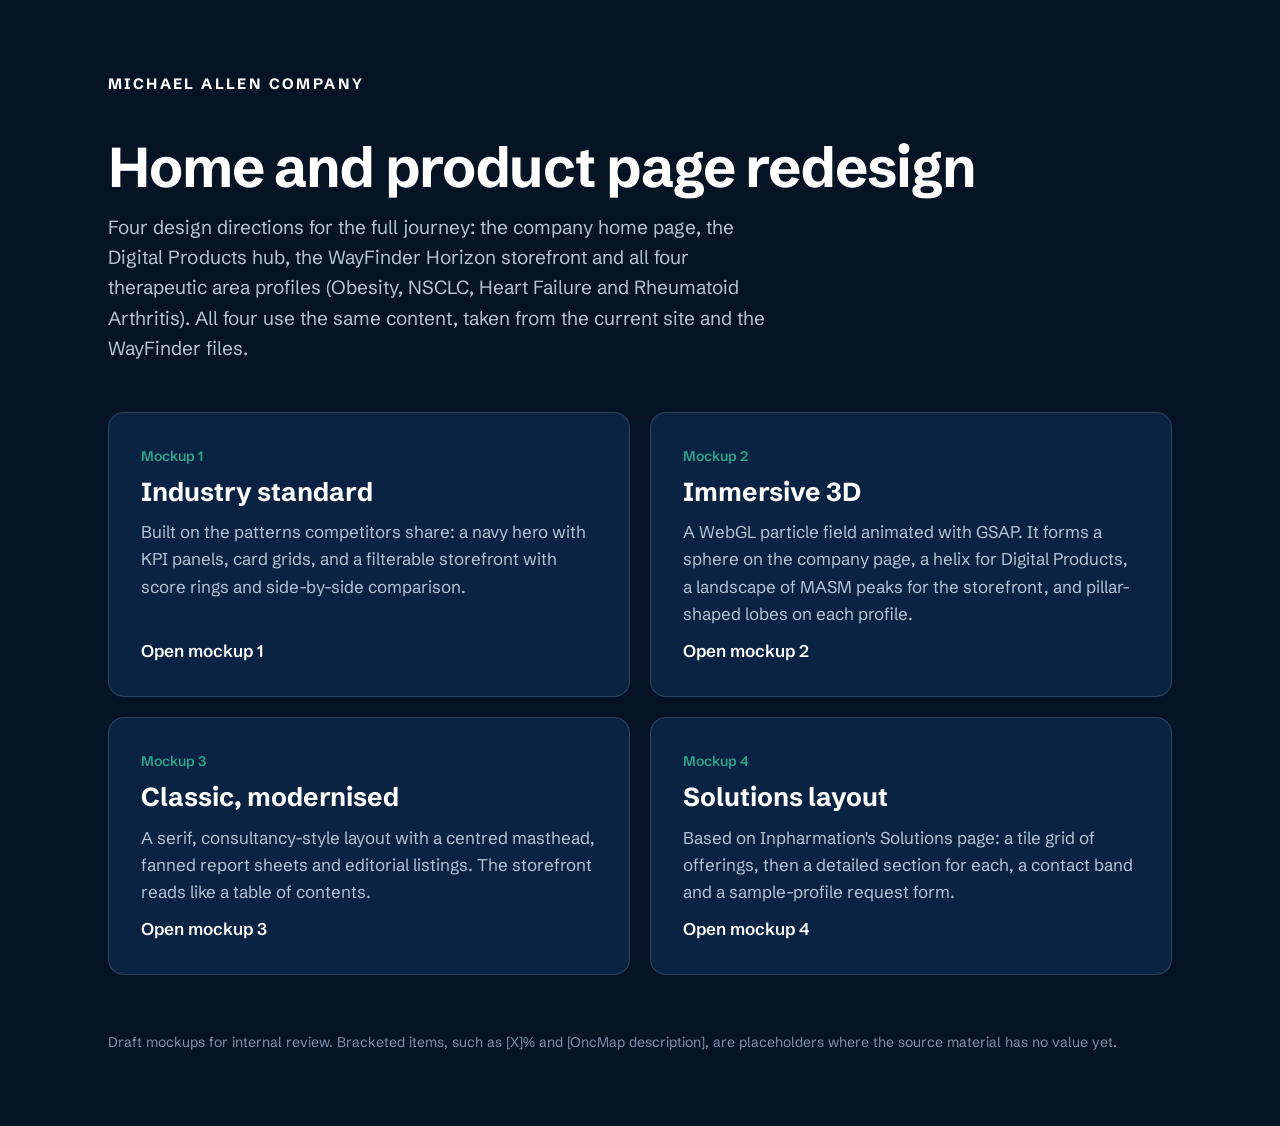
==== index.html @ b5580b90 "Add files via upload" ====
<!DOCTYPE html>
<html lang="en">
<head>
<meta charset="utf-8">
<meta name="viewport" content="width=device-width, initial-scale=1, viewport-fit=cover">
<title>Michael Allen Company | Redesign mockups</title>
<link rel="preconnect" href="https://fonts.googleapis.com"><link rel="preconnect" href="https://fonts.gstatic.com" crossorigin>
<link href="https://fonts.googleapis.com/css2?family=Schibsted+Grotesk:wght@400;500;600;700&display=swap" rel="stylesheet">
<style>
:root{--navy:#0A2342;--deep:#051324;--teal:#2CA58D;--orange:#EF8200;--soft:#B6C5D6;--line:rgba(182,197,214,.2)}
*{box-sizing:border-box}
body{margin:0;min-height:100vh;background:var(--deep);color:var(--soft);font:17px/1.6 'Schibsted Grotesk',system-ui,sans-serif;padding:env(safe-area-inset-top,0) 0 env(safe-area-inset-bottom,0)}
.wrap{max-width:1120px;margin:0 auto;padding:72px 28px}
.brand{font-weight:700;letter-spacing:.16em;color:#fff;font-size:15px}
h1{color:#fff;font-size:clamp(34px,5vw,56px);line-height:1.1;margin:40px 0 14px;letter-spacing:-.02em}
p.lead{max-width:56ch;margin:0 0 48px;font-size:19px}
.grid{display:grid;grid-template-columns:repeat(2,1fr);gap:20px}
a.card{display:flex;flex-direction:column;gap:10px;padding:32px;border:1px solid var(--line);border-radius:16px;background:var(--navy);text-decoration:none;color:var(--soft);min-height:230px;transition:border-color .15s,transform .15s}
a.card:hover{border-color:var(--teal);transform:translateY(-2px)}
a.card:focus-visible{outline:3px solid var(--orange);outline-offset:3px}
.n{font-size:14px;font-weight:600;color:var(--teal)}
a.card h2{color:#fff;font-size:26px;margin:0;line-height:1.2}
a.card p{margin:0;flex:1}
a.card span.go{color:#fff;font-weight:600}
footer{margin-top:56px;font-size:14px;color:#7F93AA}
@media (max-width:760px){.grid{grid-template-columns:1fr}}
@media (prefers-reduced-motion:reduce){a.card{transition:none}a.card:hover{transform:none}}
</style>
</head>
<body><main class="wrap">
<div class="brand">MICHAEL ALLEN COMPANY</div>
<h1>Home and product page redesign</h1>
<p class="lead">Four design directions for the full journey: the company home page, the Digital Products hub, the WayFinder Horizon storefront and all four therapeutic area profiles (Obesity, NSCLC, Heart Failure and Rheumatoid Arthritis). All four use the same content, taken from the current site and the WayFinder files.</p>
<div class="grid">
<a class="card" href="/industry"><span class="n">Mockup 1</span><h2>Industry standard</h2><p>Built on the patterns competitors share: a navy hero with KPI panels, card grids, and a filterable storefront with score rings and side-by-side comparison.</p><span class="go">Open mockup 1</span></a>
<a class="card" href="/immersive"><span class="n">Mockup 2</span><h2>Immersive 3D</h2><p>A WebGL particle field animated with GSAP. It forms a sphere on the company page, a helix for Digital Products, a landscape of MASM peaks for the storefront, and pillar-shaped lobes on each profile.</p><span class="go">Open mockup 2</span></a>
<a class="card" href="/classic"><span class="n">Mockup 3</span><h2>Classic, modernised</h2><p>A serif, consultancy-style layout with a centred masthead, fanned report sheets and editorial listings. The storefront reads like a table of contents.</p><span class="go">Open mockup 3</span></a>
<a class="card" href="/solutions"><span class="n">Mockup 4</span><h2>Solutions layout</h2><p>Based on Inpharmation's Solutions page: a tile grid of offerings, then a detailed section for each, a contact band and a sample-profile request form.</p><span class="go">Open mockup 4</span></a>
</div>
<footer>Draft mockups for internal review. Bracketed items, such as [X]% and [OncMap description], are placeholders where the source material has no value yet.</footer>
</main></body></html>
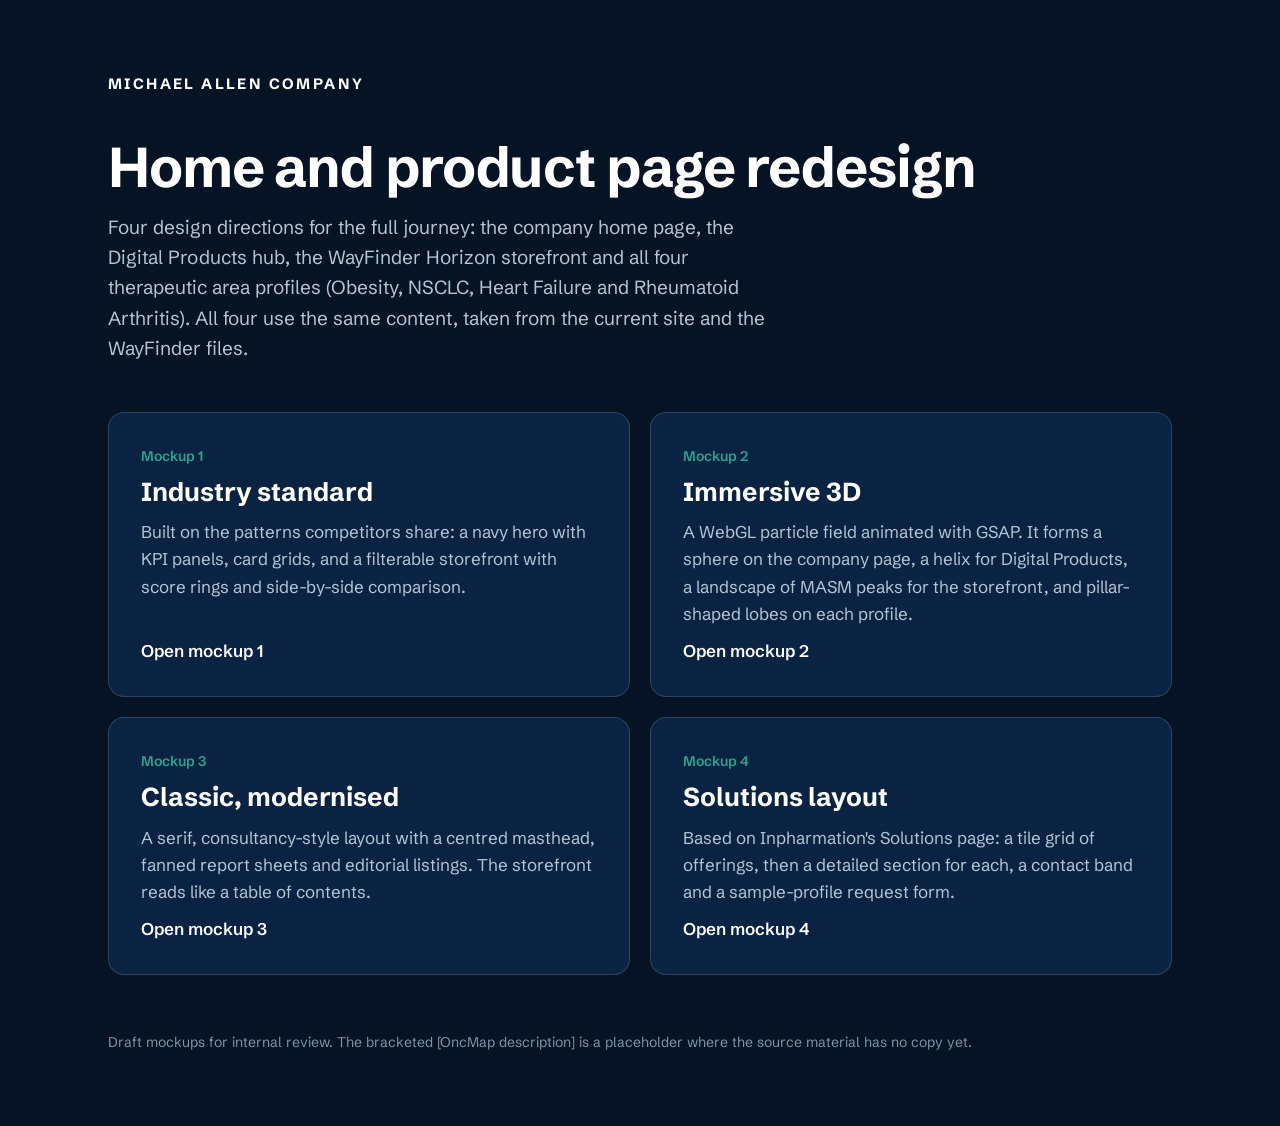
==== commit d8425a23: "Align mockup copy with michaelallencompany.com - Fill company stats from the live site counters (0/1" ====
--- a/index.html
+++ b/index.html
@@ -37,5 +37,5 @@
 <a class="card" href="/classic"><span class="n">Mockup 3</span><h2>Classic, modernised</h2><p>A serif, consultancy-style layout with a centred masthead, fanned report sheets and editorial listings. The storefront reads like a table of contents.</p><span class="go">Open mockup 3</span></a>
 <a class="card" href="/solutions"><span class="n">Mockup 4</span><h2>Solutions layout</h2><p>Based on Inpharmation's Solutions page: a tile grid of offerings, then a detailed section for each, a contact band and a sample-profile request form.</p><span class="go">Open mockup 4</span></a>
 </div>
-<footer>Draft mockups for internal review. Bracketed items, such as [X]% and [OncMap description], are placeholders where the source material has no value yet.</footer>
+<footer>Draft mockups for internal review. The bracketed [OncMap description] is a placeholder where the source material has no copy yet.</footer>
 </main></body></html>
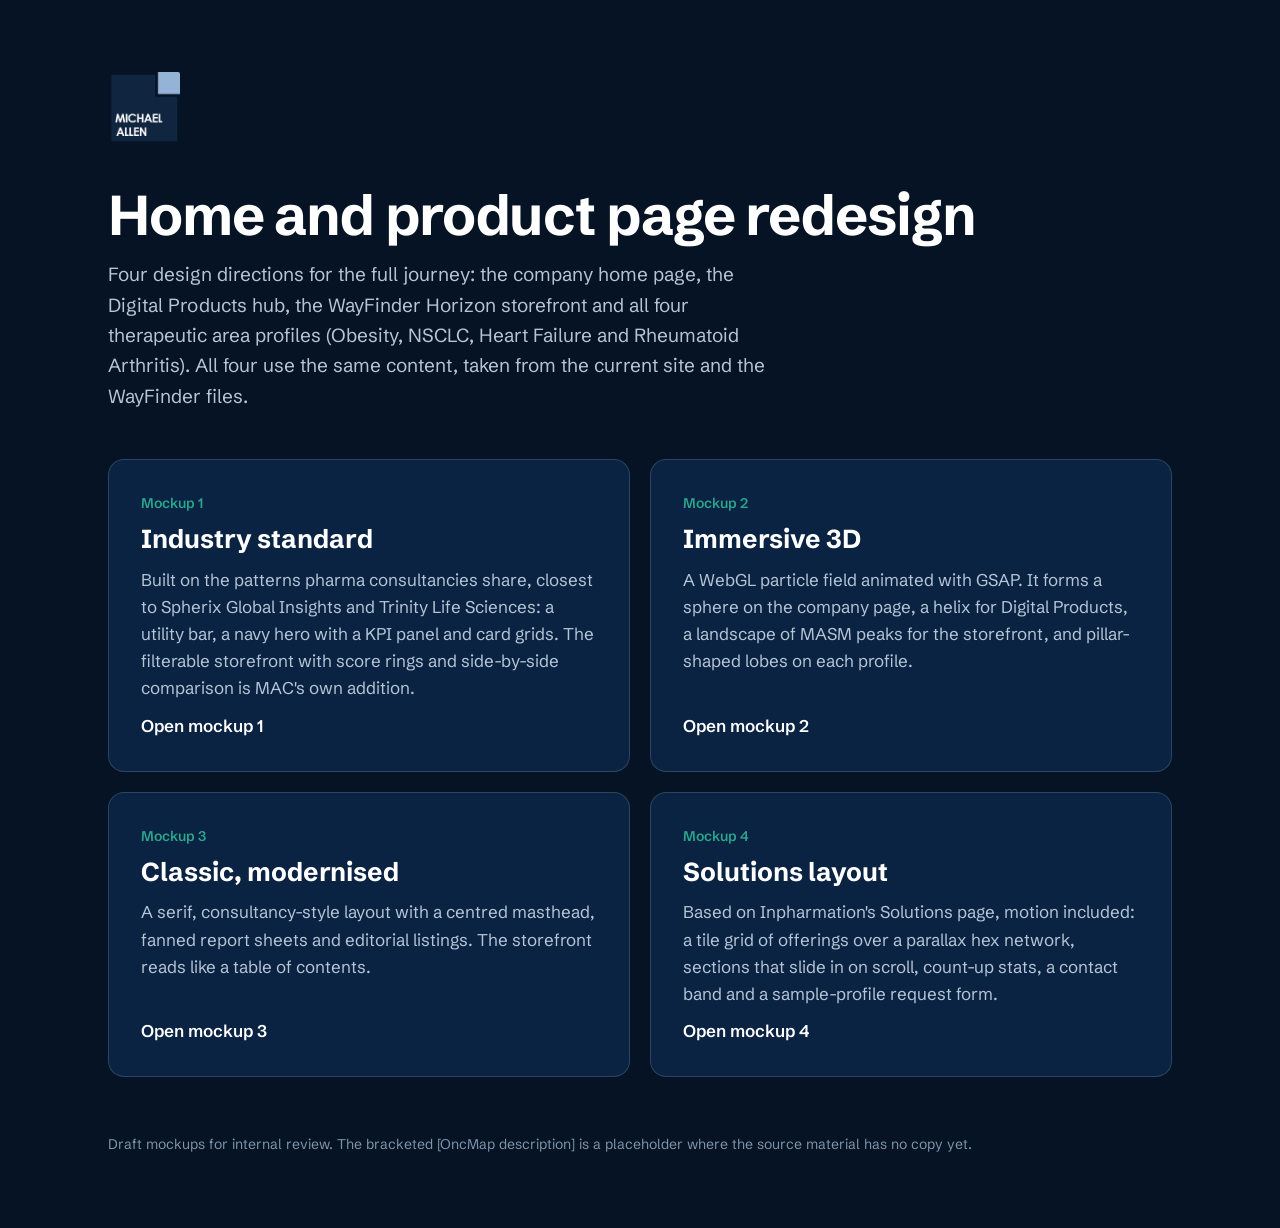
==== commit 36878fdd: "Add Inpharmation-style motion to mockup 4, real MAC logo, competitor notes - Mockup 4: scroll-in rev" ====
--- a/index.html
+++ b/index.html
@@ -4,6 +4,7 @@
 <meta charset="utf-8">
 <meta name="viewport" content="width=device-width, initial-scale=1, viewport-fit=cover">
 <title>Michael Allen Company | Redesign mockups</title>
+<link rel="icon" type="image/png" href="/shared/mac-logo.png">
 <link rel="preconnect" href="https://fonts.googleapis.com"><link rel="preconnect" href="https://fonts.gstatic.com" crossorigin>
 <link href="https://fonts.googleapis.com/css2?family=Schibsted+Grotesk:wght@400;500;600;700&display=swap" rel="stylesheet">
 <style>
@@ -25,17 +26,18 @@
 footer{margin-top:56px;font-size:14px;color:#7F93AA}
 @media (max-width:760px){.grid{grid-template-columns:1fr}}
 @media (prefers-reduced-motion:reduce){a.card{transition:none}a.card:hover{transform:none}}
+.maclogo{display:block;height:auto;border-radius:2px}
 </style>
 </head>
 <body><main class="wrap">
-<div class="brand">MICHAEL ALLEN COMPANY</div>
+<div class="brand"><img class="maclogo" src="/shared/mac-logo.png" alt="Michael Allen Company" width="72" height="72"></div>
 <h1>Home and product page redesign</h1>
 <p class="lead">Four design directions for the full journey: the company home page, the Digital Products hub, the WayFinder Horizon storefront and all four therapeutic area profiles (Obesity, NSCLC, Heart Failure and Rheumatoid Arthritis). All four use the same content, taken from the current site and the WayFinder files.</p>
 <div class="grid">
-<a class="card" href="/industry"><span class="n">Mockup 1</span><h2>Industry standard</h2><p>Built on the patterns competitors share: a navy hero with KPI panels, card grids, and a filterable storefront with score rings and side-by-side comparison.</p><span class="go">Open mockup 1</span></a>
+<a class="card" href="/industry"><span class="n">Mockup 1</span><h2>Industry standard</h2><p>Built on the patterns pharma consultancies share, closest to Spherix Global Insights and Trinity Life Sciences: a utility bar, a navy hero with a KPI panel and card grids. The filterable storefront with score rings and side-by-side comparison is MAC's own addition.</p><span class="go">Open mockup 1</span></a>
 <a class="card" href="/immersive"><span class="n">Mockup 2</span><h2>Immersive 3D</h2><p>A WebGL particle field animated with GSAP. It forms a sphere on the company page, a helix for Digital Products, a landscape of MASM peaks for the storefront, and pillar-shaped lobes on each profile.</p><span class="go">Open mockup 2</span></a>
 <a class="card" href="/classic"><span class="n">Mockup 3</span><h2>Classic, modernised</h2><p>A serif, consultancy-style layout with a centred masthead, fanned report sheets and editorial listings. The storefront reads like a table of contents.</p><span class="go">Open mockup 3</span></a>
-<a class="card" href="/solutions"><span class="n">Mockup 4</span><h2>Solutions layout</h2><p>Based on Inpharmation's Solutions page: a tile grid of offerings, then a detailed section for each, a contact band and a sample-profile request form.</p><span class="go">Open mockup 4</span></a>
+<a class="card" href="/solutions"><span class="n">Mockup 4</span><h2>Solutions layout</h2><p>Based on Inpharmation's Solutions page, motion included: a tile grid of offerings over a parallax hex network, sections that slide in on scroll, count-up stats, a contact band and a sample-profile request form.</p><span class="go">Open mockup 4</span></a>
 </div>
 <footer>Draft mockups for internal review. The bracketed [OncMap description] is a placeholder where the source material has no copy yet.</footer>
 </main></body></html>
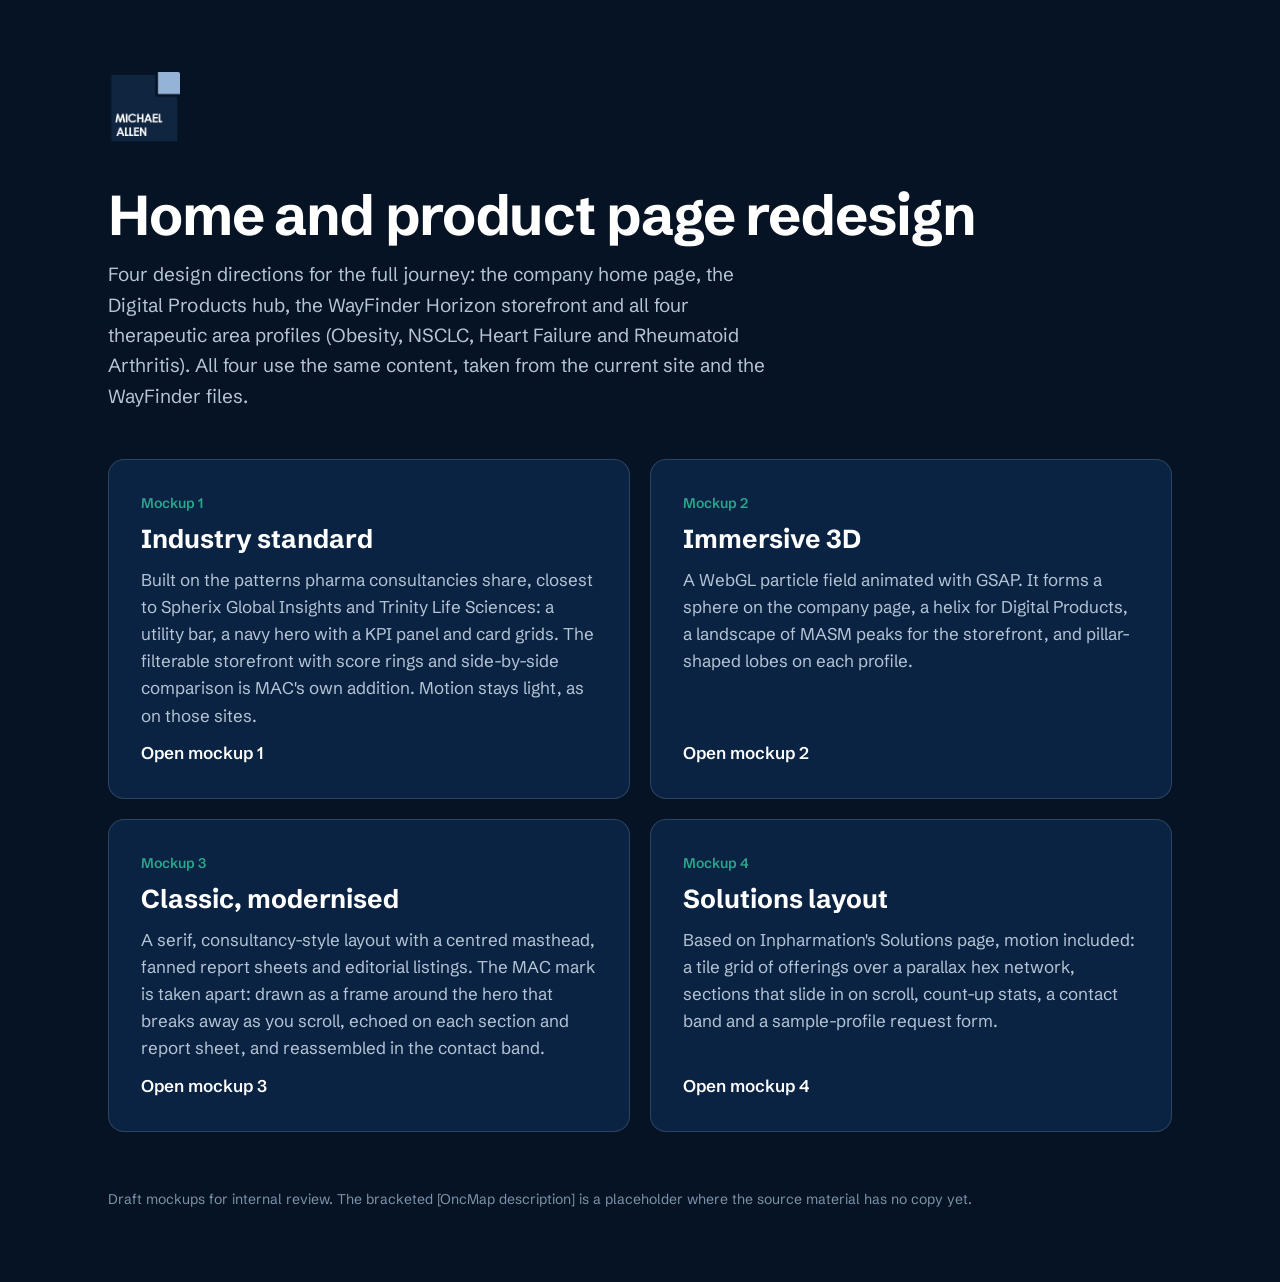
==== commit a8e4d03c: "Add motion to all mockups; deconstruct the MAC mark in the editorial mockup - shared/motion.js: reve" ====
--- a/index.html
+++ b/index.html
@@ -34,9 +34,9 @@
 <h1>Home and product page redesign</h1>
 <p class="lead">Four design directions for the full journey: the company home page, the Digital Products hub, the WayFinder Horizon storefront and all four therapeutic area profiles (Obesity, NSCLC, Heart Failure and Rheumatoid Arthritis). All four use the same content, taken from the current site and the WayFinder files.</p>
 <div class="grid">
-<a class="card" href="/industry"><span class="n">Mockup 1</span><h2>Industry standard</h2><p>Built on the patterns pharma consultancies share, closest to Spherix Global Insights and Trinity Life Sciences: a utility bar, a navy hero with a KPI panel and card grids. The filterable storefront with score rings and side-by-side comparison is MAC's own addition.</p><span class="go">Open mockup 1</span></a>
+<a class="card" href="/industry"><span class="n">Mockup 1</span><h2>Industry standard</h2><p>Built on the patterns pharma consultancies share, closest to Spherix Global Insights and Trinity Life Sciences: a utility bar, a navy hero with a KPI panel and card grids. The filterable storefront with score rings and side-by-side comparison is MAC's own addition. Motion stays light, as on those sites.</p><span class="go">Open mockup 1</span></a>
 <a class="card" href="/immersive"><span class="n">Mockup 2</span><h2>Immersive 3D</h2><p>A WebGL particle field animated with GSAP. It forms a sphere on the company page, a helix for Digital Products, a landscape of MASM peaks for the storefront, and pillar-shaped lobes on each profile.</p><span class="go">Open mockup 2</span></a>
-<a class="card" href="/classic"><span class="n">Mockup 3</span><h2>Classic, modernised</h2><p>A serif, consultancy-style layout with a centred masthead, fanned report sheets and editorial listings. The storefront reads like a table of contents.</p><span class="go">Open mockup 3</span></a>
+<a class="card" href="/classic"><span class="n">Mockup 3</span><h2>Classic, modernised</h2><p>A serif, consultancy-style layout with a centred masthead, fanned report sheets and editorial listings. The MAC mark is taken apart: drawn as a frame around the hero that breaks away as you scroll, echoed on each section and report sheet, and reassembled in the contact band.</p><span class="go">Open mockup 3</span></a>
 <a class="card" href="/solutions"><span class="n">Mockup 4</span><h2>Solutions layout</h2><p>Based on Inpharmation's Solutions page, motion included: a tile grid of offerings over a parallax hex network, sections that slide in on scroll, count-up stats, a contact band and a sample-profile request form.</p><span class="go">Open mockup 4</span></a>
 </div>
 <footer>Draft mockups for internal review. The bracketed [OncMap description] is a placeholder where the source material has no copy yet.</footer>
